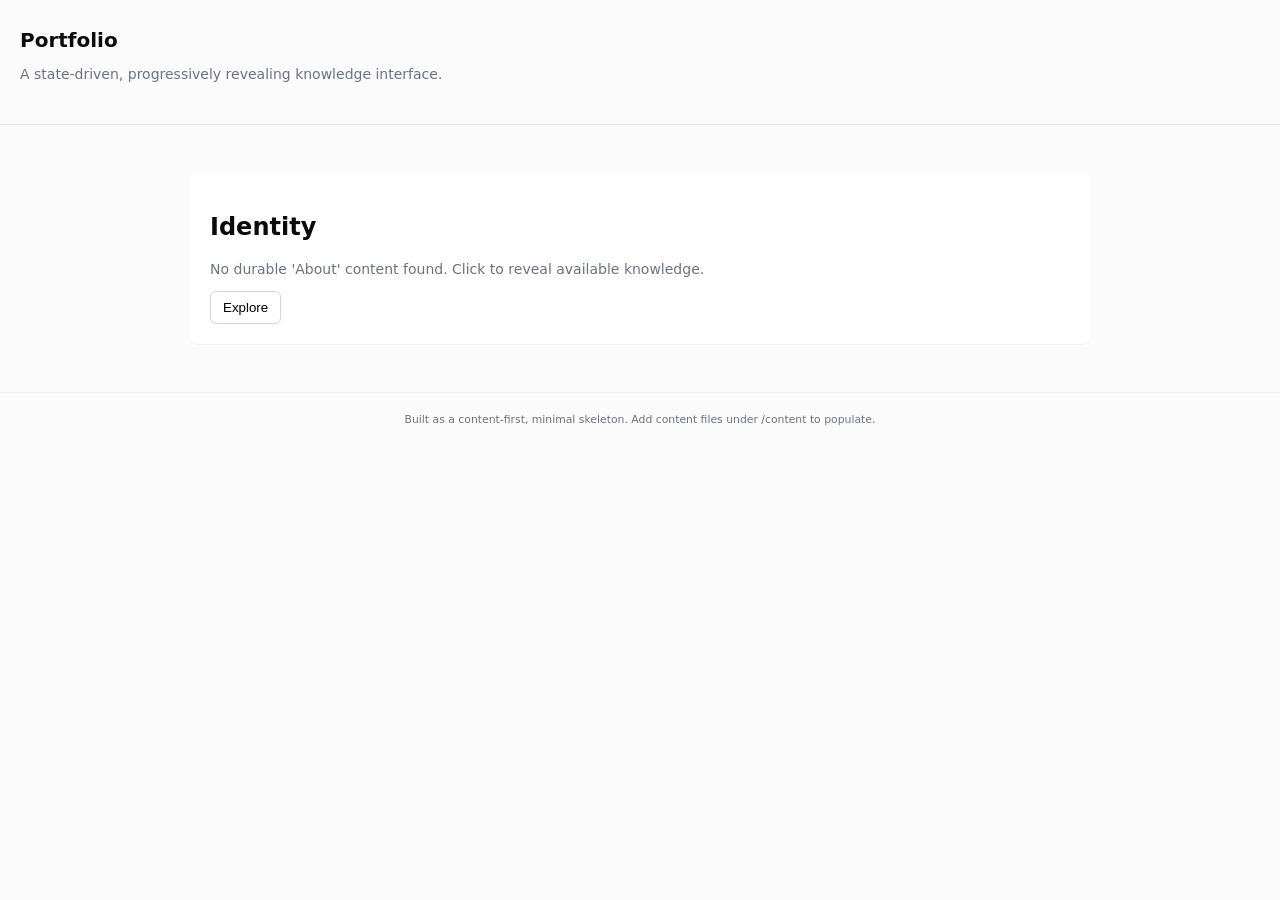
==== index.html @ d3fccda1 "Add minimal content-first portfolio skeleton and content placeholders\n\nCo-authored-by: Copilot <22" ====
<!doctype html>
<html lang="en">
<head>
  <meta charset="utf-8" />
  <meta name="viewport" content="width=device-width,initial-scale=1" />
  <title>Portfolio — State-driven Interface</title>
  <link rel="stylesheet" href="/styles.css">
</head>
<body>
  <header class="site-header">
    <h1 id="site-title">Portfolio</h1>
    <p class="muted">A state-driven, progressively revealing knowledge interface.</p>
  </header>

  <main id="app" class="app" role="main">
    <section id="stage" class="stage" tabindex="0" aria-live="polite">
      <div class="card" id="identity">
        <h2>Identity</h2>
        <p class="muted">No durable 'About' content found. Click to reveal available knowledge.</p>
        <div class="actions">
          <button id="btn-open">Explore</button>
        </div>
      </div>
    </section>
  </main>

  <footer class="site-footer">
    <small>Built as a content-first, minimal skeleton. Add content files under /content to populate.</small>
  </footer>

  <script src="/main.js" type="module"></script>
</body>
</html>
---- styles.css ----
:root{--bg:#fbfbfb;--surface:#ffffff;--text:#0b0b0b;--muted:#6b7280;--accent:#0f172a}
*{box-sizing:border-box}
html,body{height:100%}
body{margin:0;font-family:Inter,system-ui,Segoe UI,Roboto,Helvetica,Arial,sans-serif;background:var(--bg);color:var(--text);-webkit-font-smoothing:antialiased}
.site-header{padding:28px 20px;border-bottom:1px solid #e6e6e6}
.site-header h1{margin:0;font-size:20px}
.muted{color:var(--muted);font-size:14px}
.app{padding:24px}
.stage{max-width:900px;margin:24px auto}
.card{background:var(--surface);padding:20px;border-radius:8px;box-shadow:0 1px 0 rgba(11,11,11,0.03)}
.actions{margin-top:12px}
button{background:transparent;border:1px solid #d1d5db;padding:8px 12px;border-radius:6px;cursor:pointer}
button:focus{outline:3px solid rgba(59,130,246,0.25)}
.list{display:grid;grid-template-columns:repeat(auto-fit,minmax(220px,1fr));gap:12px;margin-top:12px}
.item{padding:12px;border-radius:6px;border:1px dashed #e5e7eb;background:#fff}
.content{margin-top:16px}
.site-footer{padding:18px;text-align:center;color:var(--muted);font-size:13px;border-top:1px solid #eee}
@media (prefers-reduced-motion:reduce){*{animation:none!important;transition:none!important}}
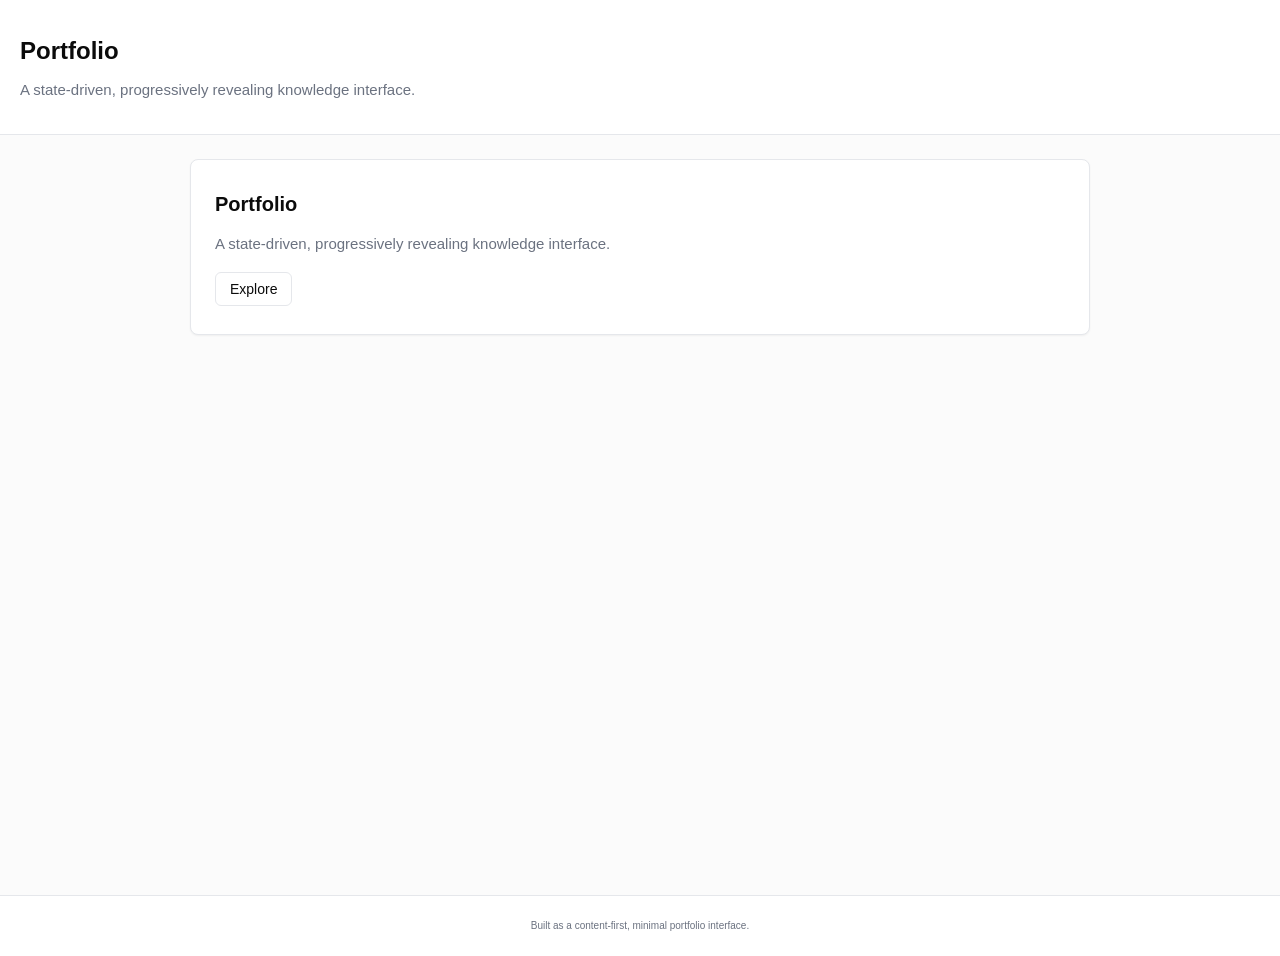
==== commit 25b7084a: "Phase 4 acceptance repairs" ====
--- a/index.html
+++ b/index.html
@@ -13,19 +13,11 @@
   </header>
 
   <main id="app" class="app" role="main">
-    <section id="stage" class="stage" tabindex="0" aria-live="polite">
-      <div class="card" id="identity">
-        <h2>Identity</h2>
-        <p class="muted">No durable 'About' content found. Click to reveal available knowledge.</p>
-        <div class="actions">
-          <button id="btn-open">Explore</button>
-        </div>
-      </div>
-    </section>
+    <section id="stage" class="stage" tabindex="0" aria-live="polite"></section>
   </main>
 
   <footer class="site-footer">
-    <small>Built as a content-first, minimal skeleton. Add content files under /content to populate.</small>
+    <small>Built as a content-first, minimal portfolio interface.</small>
   </footer>
 
   <script src="/main.js" type="module"></script>
--- a/styles.css
+++ b/styles.css
@@ -1,18 +1,336 @@
-:root{--bg:#fbfbfb;--surface:#ffffff;--text:#0b0b0b;--muted:#6b7280;--accent:#0f172a}
-*{box-sizing:border-box}
-html,body{height:100%}
-body{margin:0;font-family:Inter,system-ui,Segoe UI,Roboto,Helvetica,Arial,sans-serif;background:var(--bg);color:var(--text);-webkit-font-smoothing:antialiased}
-.site-header{padding:28px 20px;border-bottom:1px solid #e6e6e6}
-.site-header h1{margin:0;font-size:20px}
-.muted{color:var(--muted);font-size:14px}
-.app{padding:24px}
-.stage{max-width:900px;margin:24px auto}
-.card{background:var(--surface);padding:20px;border-radius:8px;box-shadow:0 1px 0 rgba(11,11,11,0.03)}
-.actions{margin-top:12px}
-button{background:transparent;border:1px solid #d1d5db;padding:8px 12px;border-radius:6px;cursor:pointer}
-button:focus{outline:3px solid rgba(59,130,246,0.25)}
-.list{display:grid;grid-template-columns:repeat(auto-fit,minmax(220px,1fr));gap:12px;margin-top:12px}
-.item{padding:12px;border-radius:6px;border:1px dashed #e5e7eb;background:#fff}
-.content{margin-top:16px}
-.site-footer{padding:18px;text-align:center;color:var(--muted);font-size:13px;border-top:1px solid #eee}
-@media (prefers-reduced-motion:reduce){*{animation:none!important;transition:none!important}}
+:root {
+  --bg: #fbfbfb;
+  --surface: #ffffff;
+  --text: #0b0b0b;
+  --muted: #6b7280;
+  --accent: #0f172a;
+  --border: #e5e7eb;
+}
+
+* {
+  box-sizing: border-box;
+}
+
+html,
+body {
+  height: 100%;
+  margin: 0;
+  padding: 0;
+}
+
+body {
+  font-family: -apple-system, BlinkMacSystemFont, 'Segoe UI', Roboto, 'Helvetica Neue', Arial, sans-serif;
+  background: var(--bg);
+  color: var(--text);
+  line-height: 1.6;
+  -webkit-font-smoothing: antialiased;
+}
+
+/* Header */
+.site-header {
+  padding: 32px 20px;
+  border-bottom: 1px solid var(--border);
+  background: var(--surface);
+}
+
+.site-header h1 {
+  margin: 0 0 8px 0;
+  font-size: 24px;
+  font-weight: 600;
+  color: var(--text);
+}
+
+.site-header p {
+  margin: 0;
+  font-size: 15px;
+  color: var(--muted);
+}
+
+/* Main app container */
+.app {
+  min-height: calc(100vh - 140px);
+  padding: 24px 20px;
+}
+
+.stage {
+  max-width: 900px;
+  margin: 0 auto;
+  outline: none;
+}
+
+/* Cards */
+.card {
+  background: var(--surface);
+  padding: 28px 24px;
+  border-radius: 8px;
+  box-shadow: 0 1px 2px rgba(0, 0, 0, 0.05);
+  border: 1px solid var(--border);
+}
+
+.card h2 {
+  margin: 0 0 12px 0;
+  font-size: 20px;
+  font-weight: 600;
+  color: var(--text);
+}
+
+.card h3 {
+  margin: 16px 0 8px 0;
+  font-size: 16px;
+  font-weight: 600;
+  color: var(--text);
+}
+
+.card h4,
+.card h5,
+.card h6 {
+  margin: 12px 0 6px 0;
+  font-weight: 600;
+  color: var(--text);
+}
+
+.card p {
+  margin: 12px 0;
+  font-size: 15px;
+  line-height: 1.6;
+}
+
+.card ul {
+  margin: 12px 0;
+  padding-left: 24px;
+}
+
+.card li {
+  margin: 6px 0;
+  font-size: 15px;
+}
+
+.card pre {
+  background: #f3f4f6;
+  padding: 12px 16px;
+  border-radius: 6px;
+  overflow-x: auto;
+  margin: 12px 0;
+  font-size: 13px;
+  font-family: 'Monaco', 'Menlo', 'Ubuntu Mono', monospace;
+  line-height: 1.4;
+}
+
+.card code {
+  font-family: 'Monaco', 'Menlo', 'Ubuntu Mono', monospace;
+  font-size: 13px;
+}
+
+/* Muted text */
+.muted {
+  color: var(--muted);
+  font-size: 14px;
+}
+
+/* Actions and buttons */
+.actions {
+  margin-top: 16px;
+}
+
+button {
+  background: transparent;
+  border: 1px solid var(--border);
+  padding: 8px 14px;
+  border-radius: 6px;
+  cursor: pointer;
+  font-size: 14px;
+  font-weight: 500;
+  color: var(--text);
+  transition: all 150ms ease;
+}
+
+button:hover {
+  border-color: var(--accent);
+  background: var(--accent);
+  color: white;
+}
+
+button:focus {
+  outline: none;
+  border-color: var(--accent);
+  box-shadow: 0 0 0 3px rgba(15, 23, 42, 0.1);
+}
+
+button:active {
+  transform: scale(0.98);
+}
+
+/* Back button */
+.back-button {
+  margin-top: 20px;
+}
+
+/* List items (for topics and projects) */
+.list {
+  display: grid;
+  grid-template-columns: repeat(auto-fit, minmax(240px, 1fr));
+  gap: 16px;
+  margin-top: 20px;
+}
+
+.item {
+  padding: 16px;
+  border-radius: 6px;
+  border: 1px dashed var(--border);
+  background: var(--surface);
+  cursor: pointer;
+  transition: all 150ms ease;
+  outline: none;
+}
+
+.item h3 {
+  margin: 0 0 8px 0;
+  font-size: 15px;
+  font-weight: 600;
+  color: var(--text);
+}
+
+.item p {
+  margin: 0;
+  font-size: 13px;
+  color: var(--muted);
+}
+
+.item:hover {
+  border-color: var(--accent);
+  background: rgba(15, 23, 42, 0.02);
+}
+
+.item:focus {
+  border-color: var(--accent);
+  box-shadow: 0 0 0 3px rgba(15, 23, 42, 0.1);
+}
+
+/* Content card */
+.content {
+  margin-top: 0;
+}
+
+.content h1 {
+  margin: 0 0 16px 0;
+  font-size: 28px;
+  font-weight: 700;
+  line-height: 1.3;
+}
+
+/* Footer */
+.site-footer {
+  padding: 20px;
+  text-align: center;
+  color: var(--muted);
+  font-size: 12px;
+  border-top: 1px solid var(--border);
+  background: var(--surface);
+}
+
+/* Accessibility: reduced motion */
+@media (prefers-reduced-motion: reduce) {
+  * {
+    animation: none !important;
+    transition: none !important;
+  }
+}
+
+/* Responsive: tablet and below */
+@media (max-width: 768px) {
+  .site-header {
+    padding: 24px 16px;
+  }
+
+  .site-header h1 {
+    font-size: 20px;
+  }
+
+  .app {
+    padding: 16px 16px;
+  }
+
+  .card {
+    padding: 20px 16px;
+  }
+
+  .list {
+    grid-template-columns: 1fr;
+    gap: 12px;
+  }
+
+  .item {
+    padding: 12px;
+  }
+
+  .card h1 {
+    font-size: 24px;
+  }
+
+  .card h2 {
+    font-size: 18px;
+  }
+
+  .card h3 {
+    font-size: 15px;
+  }
+}
+
+/* Responsive: mobile */
+@media (max-width: 480px) {
+  .site-header {
+    padding: 20px 12px;
+  }
+
+  .site-header h1 {
+    font-size: 18px;
+  }
+
+  .site-header p {
+    font-size: 13px;
+  }
+
+  .app {
+    padding: 12px 12px;
+  }
+
+  .card {
+    padding: 16px 12px;
+    border-radius: 6px;
+  }
+
+  .card p {
+    font-size: 14px;
+  }
+
+  button {
+    padding: 8px 12px;
+    font-size: 13px;
+  }
+
+  .list {
+    gap: 10px;
+  }
+
+  .item {
+    padding: 10px;
+  }
+
+  .item h3 {
+    font-size: 14px;
+  }
+
+  .item p {
+    font-size: 12px;
+  }
+
+  .card pre {
+    font-size: 12px;
+    padding: 10px 12px;
+  }
+
+  .site-footer {
+    padding: 16px 12px;
+    font-size: 11px;
+  }
+}
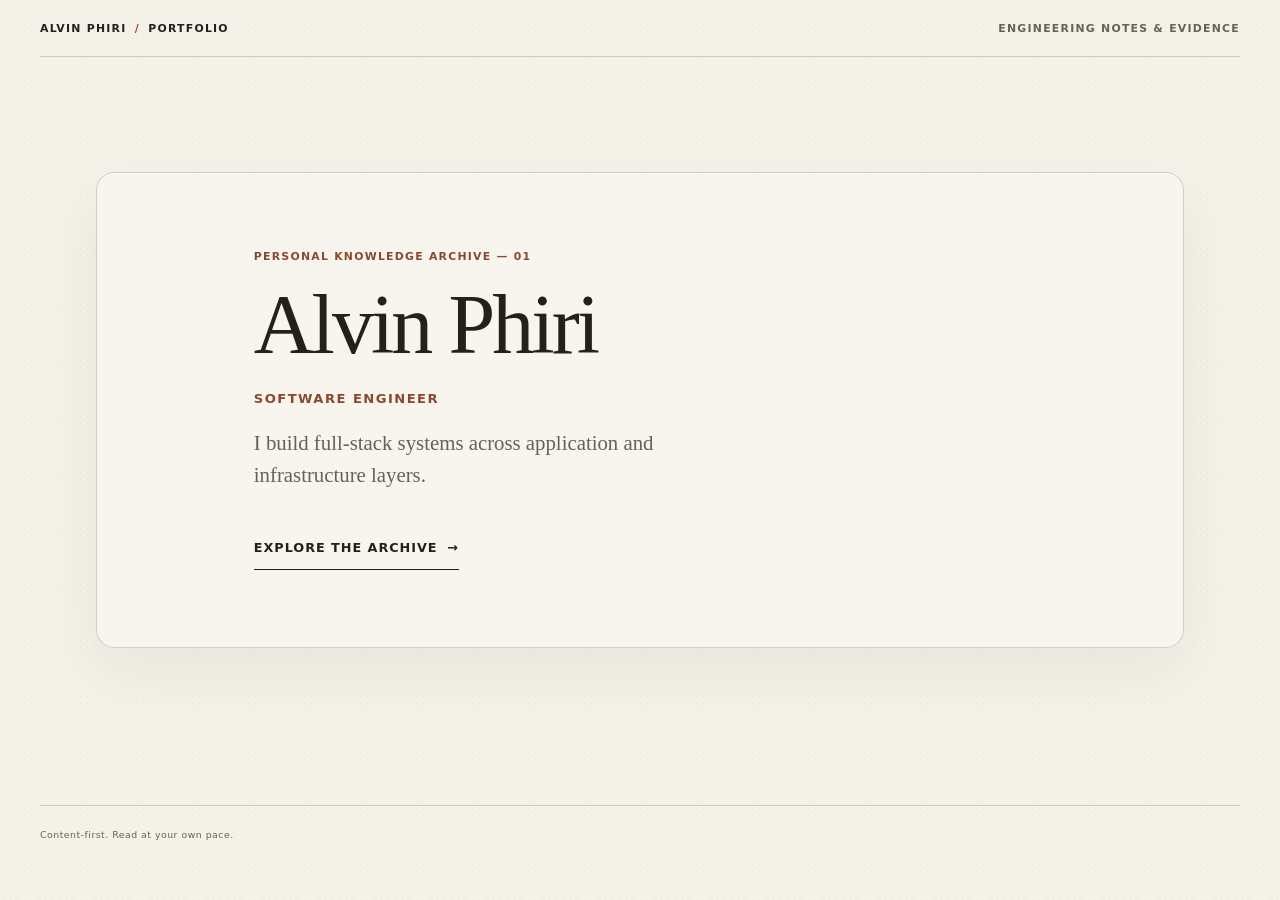
==== commit ef445ba1: "0605" ====
--- a/index.html
+++ b/index.html
@@ -3,23 +3,23 @@
 <head>
   <meta charset="utf-8" />
   <meta name="viewport" content="width=device-width,initial-scale=1" />
-  <title>Portfolio — State-driven Interface</title>
-  <link rel="stylesheet" href="/styles.css">
+  <title>Alvin Phiri — Knowledge Archive</title>
+  <link rel="stylesheet" href="./styles.css">
 </head>
 <body>
   <header class="site-header">
-    <h1 id="site-title">Portfolio</h1>
-    <p class="muted">A state-driven, progressively revealing knowledge interface.</p>
+    <p id="site-title" class="site-mark">Alvin Phiri <span aria-hidden="true">/</span> Portfolio</p>
+    <p class="site-context">Engineering notes &amp; evidence</p>
   </header>
 
-  <main id="app" class="app" role="main">
-    <section id="stage" class="stage" tabindex="0" aria-live="polite"></section>
+  <main id="app" class="app">
+    <section id="stage" class="stage" tabindex="-1" aria-live="polite" aria-atomic="true"></section>
   </main>
 
   <footer class="site-footer">
-    <small>Built as a content-first, minimal portfolio interface.</small>
+    <small>Content-first. Read at your own pace.</small>
   </footer>
 
-  <script src="/main.js" type="module"></script>
+  <script src="./main.js" type="module"></script>
 </body>
 </html>
--- a/styles.css
+++ b/styles.css
@@ -1,336 +1,251 @@
 :root {
-  --bg: #fbfbfb;
-  --surface: #ffffff;
-  --text: #0b0b0b;
-  --muted: #6b7280;
-  --accent: #0f172a;
-  --border: #e5e7eb;
-}
-
-* {
-  box-sizing: border-box;
-}
-
-html,
+  --paper: #f4f1e9;
+  --ink: #24211c;
+  --ink-soft: #676158;
+  --rule: #cfc8bb;
+  --accent: #8a4831;
+  --accent-wash: rgba(138, 72, 49, 0.09);
+  --serif: Iowan Old Style, Palatino Linotype, Book Antiqua, Palatino, Georgia, serif;
+  --sans: Inter, ui-sans-serif, system-ui, -apple-system, BlinkMacSystemFont, "Segoe UI", sans-serif;
+  --mono: ui-monospace, SFMono-Regular, Menlo, Consolas, "Liberation Mono", monospace;
+}
+
+* { box-sizing: border-box; }
+html { min-width: 320px; }
+
 body {
-  height: 100%;
+  min-height: 100vh;
   margin: 0;
-  padding: 0;
-}
-
-body {
-  font-family: -apple-system, BlinkMacSystemFont, 'Segoe UI', Roboto, 'Helvetica Neue', Arial, sans-serif;
-  background: var(--bg);
-  color: var(--text);
+  color: var(--ink);
+  background-color: var(--paper);
+  background-image: radial-gradient(rgba(36, 33, 28, 0.045) 0.55px, transparent 0.6px);
+  background-size: 7px 7px;
+  font-family: var(--sans);
   line-height: 1.6;
   -webkit-font-smoothing: antialiased;
-}
-
-/* Header */
+  text-rendering: optimizeLegibility;
+}
+
+button, a { -webkit-tap-highlight-color: transparent; }
+
 .site-header {
-  padding: 32px 20px;
-  border-bottom: 1px solid var(--border);
-  background: var(--surface);
-}
-
-.site-header h1 {
-  margin: 0 0 8px 0;
-  font-size: 24px;
-  font-weight: 600;
-  color: var(--text);
-}
-
-.site-header p {
+  display: flex;
+  align-items: baseline;
+  justify-content: space-between;
+  width: min(100% - 3rem, 75rem);
+  margin: 0 auto;
+  padding: 1.4rem 0 1.2rem;
+  border-bottom: 1px solid var(--rule);
+}
+
+.site-mark, .site-context, .kicker, .document-meta {
   margin: 0;
-  font-size: 15px;
-  color: var(--muted);
-}
-
-/* Main app container */
+  font-size: 0.68rem;
+  font-weight: 700;
+  letter-spacing: 0.115em;
+  line-height: 1.35;
+  text-transform: uppercase;
+}
+
+.site-mark { color: var(--ink); }
+.site-mark span { padding: 0 0.2rem; color: var(--accent); }
+.site-context, .document-meta { color: var(--ink-soft); font-weight: 600; }
+
 .app {
-  min-height: calc(100vh - 140px);
-  padding: 24px 20px;
+  width: min(100% - 3rem, 75rem);
+  min-height: calc(100vh - 9.5rem);
+  margin: 0 auto;
+  padding: clamp(3.5rem, 9vw, 8.5rem) 0 clamp(4rem, 9vw, 7rem);
 }
 
 .stage {
-  max-width: 900px;
-  margin: 0 auto;
+  max-width: 68rem;
+  margin: 0 auto;
+  padding: clamp(2.5rem, 6vw, 5.5rem) clamp(1.35rem, 6vw, 5.5rem);
+  border: 1px solid rgba(207, 200, 187, 0.86);
+  border-radius: 1.15rem;
+  background: rgba(255, 253, 248, 0.34);
+  box-shadow: 0 1.5rem 4rem rgba(54, 44, 32, 0.055), inset 0 1px 0 rgba(255, 255, 255, 0.62);
   outline: none;
 }
-
-/* Cards */
-.card {
-  background: var(--surface);
-  padding: 28px 24px;
-  border-radius: 8px;
-  box-shadow: 0 1px 2px rgba(0, 0, 0, 0.05);
-  border: 1px solid var(--border);
-}
-
-.card h2 {
-  margin: 0 0 12px 0;
-  font-size: 20px;
-  font-weight: 600;
-  color: var(--text);
-}
-
-.card h3 {
-  margin: 16px 0 8px 0;
-  font-size: 16px;
-  font-weight: 600;
-  color: var(--text);
-}
-
-.card h4,
-.card h5,
-.card h6 {
-  margin: 12px 0 6px 0;
-  font-weight: 600;
-  color: var(--text);
-}
-
-.card p {
-  margin: 12px 0;
-  font-size: 15px;
-  line-height: 1.6;
-}
-
-.card ul {
-  margin: 12px 0;
-  padding-left: 24px;
-}
-
-.card li {
-  margin: 6px 0;
-  font-size: 15px;
-}
-
-.card pre {
-  background: #f3f4f6;
-  padding: 12px 16px;
-  border-radius: 6px;
+.stage:focus-visible { outline: 2px solid var(--accent); outline-offset: 0.8rem; }
+
+.opening { max-width: 42rem; padding-left: clamp(0rem, 7vw, 5rem); }
+.kicker { color: var(--accent); }
+
+.opening h1, .view-heading h1, .document-title {
+  margin: 0;
+  font-family: var(--serif);
+  font-weight: 400;
+  letter-spacing: -0.035em;
+  line-height: 0.99;
+}
+
+.opening h1 { margin-top: 1.15rem; font-size: clamp(2.8rem, 7vw, 5.25rem); }
+
+.role {
+  margin: 1.35rem 0 0;
+  color: var(--accent);
+  font-size: 0.82rem;
+  font-weight: 750;
+  letter-spacing: 0.11em;
+  text-transform: uppercase;
+}
+
+.opening-summary {
+  max-width: 31rem;
+  margin: 1.1rem 0 0;
+  color: var(--ink-soft);
+  font-family: var(--serif);
+  font-size: clamp(1.1rem, 2vw, 1.3rem);
+  line-height: 1.55;
+}
+
+.actions { margin-top: 2.25rem; }
+button { font: inherit; }
+
+.action-link, .return-link {
+  display: inline-flex;
+  align-items: center;
+  gap: 0.6rem;
+  min-height: 2.7rem;
+  padding: 0.25rem 0;
+  border: 0;
+  border-bottom: 1px solid currentColor;
+  border-radius: 0;
+  color: var(--ink);
+  background: transparent;
+  cursor: pointer;
+  font-size: 0.8rem;
+  font-weight: 750;
+  letter-spacing: 0.075em;
+  text-transform: uppercase;
+  transition: color 160ms ease, border-color 160ms ease, transform 160ms ease;
+}
+
+.action-link:hover, .return-link:hover { color: var(--accent); transform: translateX(0.18rem); }
+.return-link { margin-top: 2.6rem; color: var(--ink-soft); font-size: 0.72rem; }
+.return-link:hover { transform: translateX(-0.18rem); }
+
+button:focus-visible, a:focus-visible { outline: 2px solid var(--accent); outline-offset: 0.25rem; }
+
+.archive-view { max-width: 61rem; margin-left: clamp(0rem, 7vw, 5rem); }
+.view-heading { max-width: 38rem; margin-bottom: 2.8rem; }
+.view-heading h1 { margin-top: 0.95rem; font-size: clamp(2.55rem, 6vw, 4.6rem); }
+.view-heading > p:last-child { margin: 1.1rem 0 0; color: var(--ink-soft); font-family: var(--serif); font-size: 1.13rem; }
+
+.archive-list { border-top: 1px solid var(--rule); }
+
+.archive-entry {
+  display: grid;
+  grid-template-columns: 3.5rem minmax(0, 1fr) auto;
+  width: 100%;
+  padding: 1.3rem 0 1.4rem;
+  border: 0;
+  border-bottom: 1px solid var(--rule);
+  border-radius: 0;
+  color: var(--ink);
+  background: transparent;
+  cursor: pointer;
+  text-align: left;
+  transition: background-color 160ms ease, color 160ms ease, padding 160ms ease;
+}
+
+.archive-entry:hover { padding-right: 0.55rem; padding-left: 0.55rem; color: var(--accent); background: var(--accent-wash); }
+.archive-entry:active { background: rgba(138, 72, 49, 0.14); }
+.archive-entry:focus-visible { position: relative; z-index: 1; outline: 2px solid var(--accent); outline-offset: -2px; }
+
+.entry-number { padding-top: 0.35rem; color: var(--ink-soft); font-family: var(--mono); font-size: 0.7rem; }
+.entry-copy { min-width: 0; }
+.entry-title, .entry-summary { display: block; }
+.entry-title { font-family: var(--serif); font-size: clamp(1.3rem, 2.8vw, 1.7rem); line-height: 1.12; }
+.entry-summary { max-width: 43rem; margin-top: 0.45rem; color: var(--ink-soft); font-size: 0.83rem; line-height: 1.55; }
+.entry-arrow { align-self: center; padding-left: 1.2rem; font-size: 1.25rem; transition: transform 160ms ease; }
+.archive-entry:hover .entry-arrow { transform: translateX(0.25rem); }
+.project-list .archive-entry:first-child { border-top: 2px solid var(--accent); }
+
+.document { max-width: 46rem; margin-left: clamp(0rem, 12vw, 9.5rem); }
+.document-meta { margin-bottom: 1rem; color: var(--accent); }
+.document-title { max-width: 42rem; font-size: clamp(2.55rem, 6.3vw, 4.8rem); }
+.content h2 {
+  margin: 3.8rem 0 0.8rem;
+  color: var(--ink);
+  font-family: var(--serif);
+  font-size: clamp(1.55rem, 3vw, 2rem);
+  font-weight: 400;
+  letter-spacing: -0.02em;
+  line-height: 1.18;
+}
+.content h3 { margin: 2rem 0 0.55rem; font-size: 0.91rem; letter-spacing: 0.025em; }
+.content h4, .content h5, .content h6 { margin: 1.7rem 0 0.45rem; font-size: 0.83rem; letter-spacing: 0.04em; }
+.content p, .content li { font-family: var(--serif); font-size: 1.08rem; line-height: 1.72; }
+.content p { margin: 1.05rem 0; }
+.content ul { margin: 1.25rem 0 1.35rem; padding-left: 1.35rem; }
+.content li { padding-left: 0.35rem; margin: 0.52rem 0; }
+.content li::marker { color: var(--accent); font-size: 0.75em; }
+.content a { color: var(--accent); text-decoration: underline; text-decoration-color: rgba(138, 72, 49, 0.45); text-decoration-thickness: 1px; text-underline-offset: 0.18em; }
+.content a:hover { text-decoration-color: currentColor; }
+.content a[target="_blank"]::after { content: " ↗"; font-family: var(--sans); font-size: 0.72em; text-decoration: none; }
+.content strong { color: var(--ink); font-family: var(--sans); font-size: 0.88em; letter-spacing: 0.015em; }
+.content pre {
+  margin: 1.65rem 0;
+  padding: 1rem 1.2rem;
   overflow-x: auto;
-  margin: 12px 0;
-  font-size: 13px;
-  font-family: 'Monaco', 'Menlo', 'Ubuntu Mono', monospace;
-  line-height: 1.4;
-}
-
-.card code {
-  font-family: 'Monaco', 'Menlo', 'Ubuntu Mono', monospace;
-  font-size: 13px;
-}
-
-/* Muted text */
-.muted {
-  color: var(--muted);
-  font-size: 14px;
-}
-
-/* Actions and buttons */
-.actions {
-  margin-top: 16px;
-}
-
-button {
-  background: transparent;
-  border: 1px solid var(--border);
-  padding: 8px 14px;
-  border-radius: 6px;
-  cursor: pointer;
-  font-size: 14px;
-  font-weight: 500;
-  color: var(--text);
-  transition: all 150ms ease;
-}
-
-button:hover {
-  border-color: var(--accent);
-  background: var(--accent);
-  color: white;
-}
-
-button:focus {
-  outline: none;
-  border-color: var(--accent);
-  box-shadow: 0 0 0 3px rgba(15, 23, 42, 0.1);
-}
-
-button:active {
-  transform: scale(0.98);
-}
-
-/* Back button */
-.back-button {
-  margin-top: 20px;
-}
-
-/* List items (for topics and projects) */
-.list {
-  display: grid;
-  grid-template-columns: repeat(auto-fit, minmax(240px, 1fr));
-  gap: 16px;
-  margin-top: 20px;
-}
-
-.item {
-  padding: 16px;
-  border-radius: 6px;
-  border: 1px dashed var(--border);
-  background: var(--surface);
-  cursor: pointer;
-  transition: all 150ms ease;
-  outline: none;
-}
-
-.item h3 {
-  margin: 0 0 8px 0;
-  font-size: 15px;
-  font-weight: 600;
-  color: var(--text);
-}
-
-.item p {
-  margin: 0;
-  font-size: 13px;
-  color: var(--muted);
-}
-
-.item:hover {
-  border-color: var(--accent);
-  background: rgba(15, 23, 42, 0.02);
-}
-
-.item:focus {
-  border-color: var(--accent);
-  box-shadow: 0 0 0 3px rgba(15, 23, 42, 0.1);
-}
-
-/* Content card */
-.content {
-  margin-top: 0;
-}
-
-.content h1 {
-  margin: 0 0 16px 0;
-  font-size: 28px;
-  font-weight: 700;
-  line-height: 1.3;
-}
-
-/* Footer */
+  border-top: 1px solid var(--rule);
+  border-bottom: 1px solid var(--rule);
+  background: rgba(255, 255, 255, 0.28);
+  font-family: var(--mono);
+  font-size: 0.76rem;
+  line-height: 1.65;
+}
+.content .document-image {
+  display: block;
+  width: min(100%, 42rem);
+  height: auto;
+  margin: 2rem auto;
+  border: 1px solid var(--rule);
+  border-radius: 0.55rem;
+}
+.content code { font-family: var(--mono); font-size: 0.86em; }
+.continue-heading { margin-top: 4.6rem !important; }
+.child-list { margin-top: 1.15rem; }
+.child-list .entry-title { font-size: clamp(1.15rem, 2.4vw, 1.45rem); }
+
+.loading-state { max-width: 27rem; margin-left: clamp(0rem, 7vw, 5rem); }
+.loading-state > p:last-child, .empty-state { margin-top: 0.75rem; color: var(--ink-soft); font-family: var(--serif); font-size: 1.12rem; }
+
 .site-footer {
-  padding: 20px;
-  text-align: center;
-  color: var(--muted);
-  font-size: 12px;
-  border-top: 1px solid var(--border);
-  background: var(--surface);
-}
-
-/* Accessibility: reduced motion */
+  width: min(100% - 3rem, 75rem);
+  margin: 0 auto;
+  padding: 1.25rem 0 1.6rem;
+  border-top: 1px solid var(--rule);
+  color: var(--ink-soft);
+  font-size: 0.7rem;
+  letter-spacing: 0.045em;
+}
+
 @media (prefers-reduced-motion: reduce) {
-  * {
-    animation: none !important;
-    transition: none !important;
-  }
-}
-
-/* Responsive: tablet and below */
-@media (max-width: 768px) {
-  .site-header {
-    padding: 24px 16px;
-  }
-
-  .site-header h1 {
-    font-size: 20px;
-  }
-
-  .app {
-    padding: 16px 16px;
-  }
-
-  .card {
-    padding: 20px 16px;
-  }
-
-  .list {
-    grid-template-columns: 1fr;
-    gap: 12px;
-  }
-
-  .item {
-    padding: 12px;
-  }
-
-  .card h1 {
-    font-size: 24px;
-  }
-
-  .card h2 {
-    font-size: 18px;
-  }
-
-  .card h3 {
-    font-size: 15px;
-  }
-}
-
-/* Responsive: mobile */
-@media (max-width: 480px) {
-  .site-header {
-    padding: 20px 12px;
-  }
-
-  .site-header h1 {
-    font-size: 18px;
-  }
-
-  .site-header p {
-    font-size: 13px;
-  }
-
-  .app {
-    padding: 12px 12px;
-  }
-
-  .card {
-    padding: 16px 12px;
-    border-radius: 6px;
-  }
-
-  .card p {
-    font-size: 14px;
-  }
-
-  button {
-    padding: 8px 12px;
-    font-size: 13px;
-  }
-
-  .list {
-    gap: 10px;
-  }
-
-  .item {
-    padding: 10px;
-  }
-
-  .item h3 {
-    font-size: 14px;
-  }
-
-  .item p {
-    font-size: 12px;
-  }
-
-  .card pre {
-    font-size: 12px;
-    padding: 10px 12px;
-  }
-
-  .site-footer {
-    padding: 16px 12px;
-    font-size: 11px;
-  }
-}
+  *, *::before, *::after { scroll-behavior: auto !important; transition: none !important; }
+}
+
+@media (max-width: 720px) {
+  .site-header, .app, .site-footer { width: min(100% - 2rem, 75rem); }
+  .site-header { padding-top: 1.05rem; }
+  .site-context { display: none; }
+  .app { min-height: calc(100vh - 7.5rem); padding-top: clamp(3rem, 15vw, 5rem); }
+  .stage { padding: clamp(2.2rem, 10vw, 3.75rem) clamp(1.1rem, 5vw, 2.4rem); border-radius: 0.9rem; }
+  .opening, .archive-view, .document, .loading-state { margin-left: 0; padding-left: 0; }
+  .archive-entry { grid-template-columns: 2.65rem minmax(0, 1fr) auto; }
+  .entry-summary { font-size: 0.8rem; }
+  .document { max-width: 40rem; }
+  .content p, .content li { font-size: 1.03rem; }
+}
+
+@media (max-width: 420px) {
+  .site-header, .app, .site-footer { width: min(100% - 1.5rem, 75rem); }
+  .archive-entry { grid-template-columns: 2.2rem minmax(0, 1fr) 1.3rem; padding-top: 1.1rem; padding-bottom: 1.15rem; }
+  .archive-entry:hover { padding-right: 0.2rem; padding-left: 0.2rem; }
+  .entry-arrow { padding-left: 0.45rem; }
+  .content h2 { margin-top: 3rem; }
+  .content pre { margin-right: -0.2rem; margin-left: -0.2rem; padding: 0.8rem; }
+}
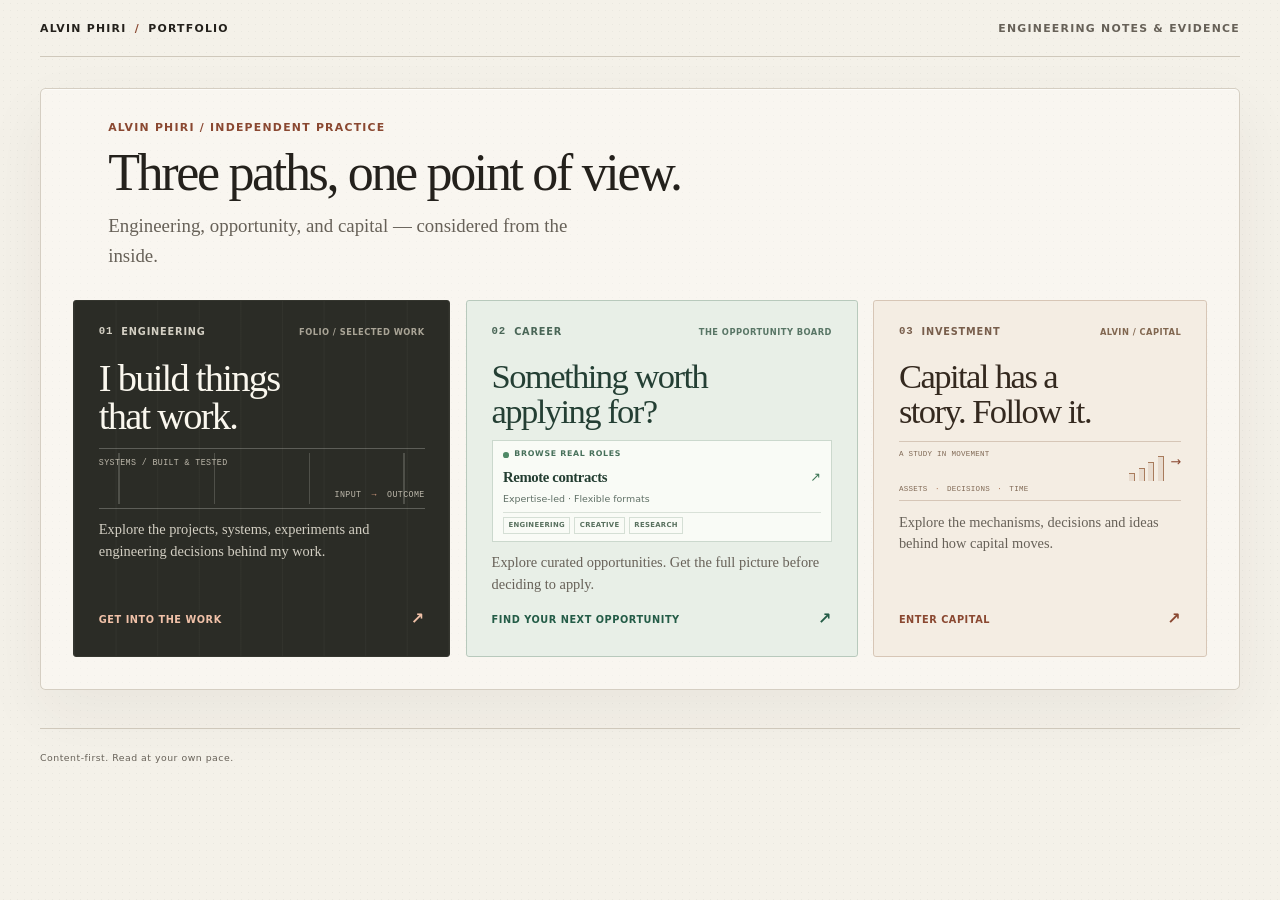
==== commit c19bf781: "2324" ====
--- a/index.html
+++ b/index.html
@@ -4,7 +4,7 @@
   <meta charset="utf-8" />
   <meta name="viewport" content="width=device-width,initial-scale=1" />
   <title>Alvin Phiri — Knowledge Archive</title>
-  <link rel="stylesheet" href="./styles.css">
+  <link rel="stylesheet" href="./styles.css?v=20261106-2314">
 </head>
 <body>
   <header class="site-header">
@@ -20,6 +20,6 @@
     <small>Content-first. Read at your own pace.</small>
   </footer>
 
-  <script src="./main.js" type="module"></script>
+  <script src="./main.js?v=20261106-2314" type="module"></script>
 </body>
 </html>
--- a/styles.css
+++ b/styles.css
@@ -70,6 +70,120 @@
 }
 .stage:focus-visible { outline: 2px solid var(--accent); outline-offset: 0.8rem; }
 
+.app.app-home { min-height: 0; padding: clamp(1rem, 2.4vw, 2rem) 0 clamp(1.5rem, 3vw, 2.5rem); }
+.stage.stage-home {
+  max-width: 78rem;
+  padding: clamp(1.25rem, 2.5vw, 2rem);
+  border-radius: 0.35rem;
+  background: rgba(255, 253, 248, 0.44);
+}
+.home-view { display: grid; gap: clamp(1.4rem, 2.2vw, 2rem); }
+.home-heading { max-width: 47rem; padding-left: clamp(0rem, 3vw, 2.2rem); }
+.home-heading h1 {
+  max-width: 44rem;
+  margin: 0.8rem 0 0;
+  font-family: var(--serif);
+  font-size: clamp(2.35rem, 4.25vw, 3.25rem);
+  font-weight: 400;
+  letter-spacing: -0.045em;
+  line-height: 0.96;
+}
+.home-heading > p:last-child { max-width: 32rem; margin: 0.8rem 0 0; color: var(--ink-soft); font-family: var(--serif); font-size: clamp(1.02rem, 1.7vw, 1.18rem); }
+.destination-grid { display: grid; grid-template-columns: 1.04fr 1.08fr 0.92fr; gap: clamp(0.65rem, 1.2vw, 1rem); }
+.destination-card {
+  position: relative;
+  display: flex;
+  overflow: hidden;
+  min-width: 0;
+  min-height: 20rem;
+  flex-direction: column;
+  align-items: flex-start;
+  padding: clamp(1.1rem, 2vw, 1.55rem);
+  border: 1px solid var(--rule);
+  border-radius: 0.18rem;
+  color: var(--ink);
+  background: rgba(255, 253, 248, 0.56);
+  cursor: pointer;
+  font: inherit;
+  text-align: left;
+  text-decoration: none;
+  transition: transform 220ms cubic-bezier(0.2, 0.7, 0.2, 1), border-color 220ms ease, background-color 220ms ease, box-shadow 220ms ease;
+}
+.destination-card:hover { transform: translateY(-0.28rem); box-shadow: 0 1rem 2rem rgba(54, 44, 32, 0.12); }
+.destination-card:active { transform: translateY(-0.06rem) scale(0.995); }
+.destination-card:focus-visible { z-index: 1; outline: 2px solid var(--accent); outline-offset: 4px; }
+.destination-label { display: flex; align-items: center; gap: 0.5rem; width: 100%; font-size: 0.61rem; font-weight: 750; letter-spacing: 0.085em; line-height: 1.3; text-transform: uppercase; }
+.destination-label > span:first-child { font-family: var(--mono); font-size: 0.67rem; }
+.destination-label-end { margin-left: auto; color: var(--ink-soft); font-size: 0.52rem; font-weight: 650; letter-spacing: 0.055em; text-align: right; }
+.destination-title { display: block; margin-top: 1.25rem; font-family: var(--serif); font-size: clamp(1.85rem, 2.7vw, 2.55rem); font-weight: 400; letter-spacing: -0.045em; line-height: 0.99; }
+.destination-description { display: block; max-width: 25rem; margin-top: 0.65rem; color: var(--ink-soft); font-family: var(--serif); font-size: 0.9rem; line-height: 1.5; }
+.destination-action { display: flex; align-items: center; justify-content: space-between; gap: 0.5rem; width: 100%; margin-top: auto; padding-top: 0.8rem; font-size: 0.61rem; font-weight: 750; letter-spacing: 0.055em; line-height: 1.4; text-transform: uppercase; }
+.destination-action > span { flex: 0 0 auto; font-size: 1rem; transition: transform 220ms ease; }
+.destination-card:hover .destination-action > span { transform: translate(0.18rem, -0.12rem); }
+
+.destination-folio {
+  border-color: #35362f;
+  color: var(--paper);
+  background-color: #2b2c26;
+  background-image: linear-gradient(to right, rgba(244, 241, 233, 0.035) 1px, transparent 1px);
+  background-size: 2.6rem 100%;
+}
+.destination-folio:hover { border-color: #55574b; background-color: #32332c; }
+.destination-folio .destination-label, .destination-folio .destination-description { color: #d3cfc3; }
+.destination-folio .destination-label-end { color: #aaa597; }
+.destination-folio .destination-title { color: #faf7ee; font-size: clamp(2rem, 3vw, 2.85rem); }
+.destination-folio .destination-action { color: #f0c1a8; }
+.folio-structure {
+  position: relative;
+  display: block;
+  width: 100%;
+  height: 3.8rem;
+  margin-top: 0.8rem;
+  border-top: 1px solid rgba(244, 241, 233, 0.25);
+  border-bottom: 1px solid rgba(244, 241, 233, 0.25);
+}
+.folio-structure-caption, .folio-structure-node { position: absolute; z-index: 1; color: #bcb7aa; font-family: var(--mono); font-size: 0.52rem; letter-spacing: 0.045em; }
+.folio-structure-caption { top: 0.45rem; left: 0; }
+.folio-structure-node { right: 0; bottom: 0.45rem; }
+.folio-structure-node b { padding: 0 0.3rem; color: #e8a889; font-weight: 400; }
+.folio-structure-lines { position: absolute; inset: 0.25rem 6%; display: flex; justify-content: space-between; border-right: 1px solid rgba(244, 241, 233, 0.18); border-left: 1px solid rgba(244, 241, 233, 0.18); }
+.folio-structure-lines i { width: 1px; background: rgba(244, 241, 233, 0.18); }
+
+.destination-opportunities { border-color: #b8c9bc; background: #e8efe7; }
+.destination-opportunities:hover { border-color: #729481; background: #edf3ec; }
+.destination-opportunities .destination-label { color: #4a6657; }
+.destination-opportunities .destination-label-end { color: #587565; }
+.destination-opportunities .destination-title { max-width: 18rem; color: #243f34; }
+.destination-opportunities .destination-action { color: #245c47; }
+.opportunity-preview { display: block; width: 100%; margin-top: 0.75rem; padding: 0.48rem 0.65rem 0.42rem; border: 1px solid #cbd8cd; background: rgba(255, 255, 251, 0.74); }
+.opportunity-preview-top { display: flex; align-items: center; gap: 0.35rem; color: #47705a; font-size: 0.49rem; font-weight: 750; letter-spacing: 0.09em; }
+.opportunity-live-mark { width: 0.36rem; height: 0.36rem; border-radius: 50%; background: #4f8966; }
+.opportunity-preview-role { display: flex; align-items: center; justify-content: space-between; gap: 0.4rem; margin-top: 0.3rem; color: #233d31; font-family: var(--serif); font-size: 0.92rem; font-weight: 600; letter-spacing: -0.025em; }
+.opportunity-preview-role b { color: #3e7656; font-family: var(--sans); font-size: 0.8rem; font-weight: 400; }
+.opportunity-preview-meta { display: block; margin-top: 0.1rem; color: #607066; font-size: 0.59rem; }
+.opportunity-preview-rule { display: block; height: 1px; margin: 0.35rem 0 0.3rem; background: #d9e1d8; }
+.opportunity-preview-tags { display: flex; flex-wrap: wrap; gap: 0.25rem; }
+.opportunity-preview-tags i { padding: 0.12rem 0.28rem; border: 1px solid #d5dfd5; color: #58705e; font-size: 0.43rem; font-style: normal; font-weight: 700; letter-spacing: 0.045em; }
+
+.destination-capital { border-color: #d7c6b6; background: #f4ede3; }
+.destination-capital:hover { border-color: #b18468; background: #f7f1e8; }
+.destination-capital .destination-label { color: #785e4c; }
+.destination-capital .destination-label-end { color: #816750; }
+.destination-capital .destination-title { color: #34291f; }
+.destination-capital .destination-action { color: #8a4831; }
+.capital-flow { position: relative; display: block; width: 100%; height: 3.8rem; margin-top: 0.8rem; border-top: 1px solid #d6c6b7; border-bottom: 1px solid #d6c6b7; }
+.capital-flow-label, .capital-flow-terms { position: absolute; left: 0; color: #806955; font-family: var(--mono); font-size: 0.47rem; letter-spacing: 0.035em; }
+.capital-flow-label { top: 0.42rem; }
+.capital-flow-terms { bottom: 0.35rem; }
+.capital-flow-terms b { padding: 0 0.16rem; color: #a46d4d; font-weight: 400; }
+.capital-flow-diagram { position: absolute; top: 0.48rem; right: 0; display: flex; align-items: flex-end; gap: 0.22rem; height: 2rem; padding-right: 1.1rem; }
+.capital-flow-diagram i { display: block; width: 0.37rem; border-top: 1px solid #a87b5c; border-right: 1px solid #a87b5c; background: rgba(168, 123, 92, 0.16); }
+.capital-flow-diagram i:nth-child(1) { height: 0.5rem; }
+.capital-flow-diagram i:nth-child(2) { height: 0.85rem; }
+.capital-flow-diagram i:nth-child(3) { height: 1.2rem; }
+.capital-flow-diagram i:nth-child(4) { height: 1.55rem; }
+.capital-flow-diagram b { position: absolute; top: 0.2rem; right: 0; color: #8a4831; font-family: var(--sans); font-size: 0.8rem; font-weight: 400; }
+
 .opening { max-width: 42rem; padding-left: clamp(0rem, 7vw, 5rem); }
 .kicker { color: var(--accent); }
 
@@ -100,6 +214,79 @@
   font-size: clamp(1.1rem, 2vw, 1.3rem);
   line-height: 1.55;
 }
+
+.capital-surface {
+  position: relative;
+  max-width: 54rem;
+  margin: clamp(3.5rem, 8vw, 6.5rem) 0 0 clamp(0rem, 7vw, 5rem);
+  padding: clamp(2.8rem, 6vw, 5rem) clamp(1.5rem, 7vw, 5rem) clamp(2.5rem, 5vw, 4rem) clamp(1.5rem, 5vw, 3.5rem);
+  overflow: hidden;
+  border: 1px solid rgba(138, 72, 49, 0.3);
+  border-top: 2px solid var(--accent);
+  border-radius: 0.65rem;
+  background-color: rgba(255, 253, 248, 0.16);
+  background-image: linear-gradient(112deg, rgba(138, 72, 49, 0.075), transparent 48%), radial-gradient(circle at 92% 12%, rgba(138, 72, 49, 0.1), transparent 35%);
+  box-shadow: 0 1.15rem 2.5rem rgba(54, 44, 32, 0.035), inset 0 1px 0 rgba(255, 255, 255, 0.38);
+}
+
+.capital-surface::after {
+  position: absolute;
+  top: 2.2rem;
+  right: clamp(1.5rem, 7vw, 5rem);
+  width: clamp(3.5rem, 12vw, 8rem);
+  height: clamp(3.5rem, 12vw, 8rem);
+  border-top: 1px solid rgba(138, 72, 49, 0.32);
+  border-right: 1px solid rgba(138, 72, 49, 0.32);
+  content: "";
+  pointer-events: none;
+}
+
+.capital-label {
+  margin: 0;
+  color: var(--ink-soft);
+  font-size: 0.68rem;
+  font-weight: 700;
+  letter-spacing: 0.115em;
+  line-height: 1.35;
+}
+
+.capital-surface h2 {
+  max-width: 19rem;
+  margin: 1rem 0 0;
+  font-family: var(--serif);
+  font-size: clamp(2.15rem, 5vw, 3.8rem);
+  font-weight: 400;
+  letter-spacing: -0.025em;
+  line-height: 1.15;
+}
+
+.capital-copy {
+  max-width: 36rem;
+  margin: 1.1rem 0 0;
+  color: var(--ink-soft);
+  font-family: var(--serif);
+  font-size: 1.06rem;
+  line-height: 1.68;
+}
+
+.capital-action {
+  display: inline-flex;
+  align-items: center;
+  min-height: 2.7rem;
+  width: fit-content;
+  margin-top: 2.2rem;
+  margin-left: auto;
+  padding: 0.25rem 0;
+  border-bottom: 1px solid var(--accent);
+  color: var(--ink);
+  font-size: 0.8rem;
+  font-weight: 750;
+  letter-spacing: 0.075em;
+  text-transform: uppercase;
+  text-decoration: none;
+  transition: color 160ms ease, border-color 160ms ease, transform 160ms ease;
+}
+.capital-action:hover { color: var(--accent); transform: translateX(0.22rem); }
 
 .actions { margin-top: 2.25rem; }
 button { font: inherit; }
@@ -160,9 +347,242 @@
 .entry-title, .entry-summary { display: block; }
 .entry-title { font-family: var(--serif); font-size: clamp(1.3rem, 2.8vw, 1.7rem); line-height: 1.12; }
 .entry-summary { max-width: 43rem; margin-top: 0.45rem; color: var(--ink-soft); font-size: 0.83rem; line-height: 1.55; }
+.entry-meta { display: block; margin-top: 0.5rem; color: var(--ink-soft); font-size: 0.7rem; line-height: 1.55; }
 .entry-arrow { align-self: center; padding-left: 1.2rem; font-size: 1.25rem; transition: transform 160ms ease; }
 .archive-entry:hover .entry-arrow { transform: translateX(0.25rem); }
 .project-list .archive-entry:first-child { border-top: 2px solid var(--accent); }
+
+.stage.stage-opportunities {
+  max-width: 78rem;
+  padding: clamp(1.4rem, 4vw, 3.25rem);
+  border-color: #d7dfdc;
+  border-radius: 1rem;
+  background: #f3f6f5;
+  box-shadow: none;
+}
+.opportunities-view, .opportunity-detail { max-width: 100%; color: #23332f; font-family: var(--sans); }
+.opportunities-heading { max-width: 46rem; margin-bottom: 2rem; }
+.opportunities-eyebrow { margin: 0; color: #39695e; font-size: 0.68rem; font-weight: 750; letter-spacing: 0.12em; text-transform: uppercase; }
+.opportunities-heading h1, .opportunity-detail-heading h1 { margin: 0.65rem 0 0; color: #23332f; font-size: clamp(2.3rem, 5.3vw, 4rem); font-weight: 650; letter-spacing: -0.045em; line-height: 1.05; }
+.opportunities-heading > p:last-child { max-width: 40rem; margin: 0.8rem 0 0; color: #53645f; font-size: 1rem; line-height: 1.6; }
+.opportunity-grid { display: grid; grid-template-columns: repeat(auto-fit, minmax(min(100%, 17rem), 1fr)); gap: 1.15rem; }
+.opportunity-card {
+  display: flex;
+  min-width: 0;
+  min-height: 16rem;
+  flex-direction: column;
+  align-items: stretch;
+  padding: 1.35rem;
+  border: 1px solid #d2dfd8;
+  border-top: 4px solid #6c9a82;
+  border-radius: 0.9rem;
+  color: #23332f;
+  background: linear-gradient(155deg, #fff 0%, #fbfdfb 100%);
+  box-shadow: 0 0.3rem 1rem rgba(34, 69, 58, 0.055);
+  cursor: pointer;
+  text-align: left;
+  transition: transform 150ms ease, border-color 150ms ease, box-shadow 150ms ease, background-color 150ms ease;
+}
+.opportunity-card:hover { transform: translateY(-0.2rem); border-color: #6d9a8d; box-shadow: 0 0.8rem 1.8rem rgba(34, 69, 58, 0.12); }
+.opportunity-card:focus-visible, .opportunities-back:focus-visible, .opportunity-apply:focus-visible, .opportunity-share:focus-visible { outline: 2px solid #316459; outline-offset: 3px; }
+.opportunity-card-organization { align-self: flex-start; padding: 0.25rem 0.5rem; border-radius: 999px; color: #426b58; background: #edf4ee; font-size: 0.7rem; font-weight: 700; }
+.opportunity-card-title { margin-top: 0.7rem; font-size: 1.25rem; font-weight: 680; letter-spacing: -0.02em; line-height: 1.28; }
+.opportunity-card-summary { display: -webkit-box; margin-top: 0.55rem; overflow: hidden; color: #586760; font-size: 0.84rem; line-height: 1.5; -webkit-box-orient: vertical; -webkit-line-clamp: 3; }
+.opportunity-card-metadata { display: grid; gap: 0.45rem; margin: 0.9rem 0 0; padding: 0.75rem 0; border-top: 1px solid #e3ebe5; }
+.opportunity-card-metadata > div { display: grid; grid-template-columns: minmax(5.5rem, 0.8fr) minmax(0, 1.2fr); gap: 0.45rem; font-size: 0.73rem; line-height: 1.4; }
+.opportunity-card-metadata dt { color: #687b74; }
+.opportunity-card-metadata dd { min-width: 0; margin: 0; color: #2e403a; font-weight: 600; overflow-wrap: anywhere; }
+.opportunity-card-action { display: flex; align-items: center; justify-content: space-between; margin-top: auto; padding-top: 0.9rem; color: #276354; font-size: 0.76rem; font-weight: 750; letter-spacing: 0.025em; }
+.opportunities-empty { padding: 1.4rem; border: 1px dashed #b6c7c0; border-radius: 0.8rem; color: #53645f; background: rgba(255,255,255,0.64); }
+.opportunities-back {
+  display: inline-flex;
+  align-items: center;
+  min-height: 2.5rem;
+  margin-top: 1.8rem;
+  padding: 0;
+  border: 0;
+  color: #46635a;
+  background: transparent;
+  cursor: pointer;
+  font: inherit;
+  font-size: 0.78rem;
+  font-weight: 650;
+}
+.opportunities-back:hover { color: #1d5143; text-decoration: underline; text-underline-offset: 0.2rem; }
+.opportunity-detail { max-width: 58rem; margin: 0 auto; padding-bottom: 7rem; }
+.opportunity-detail-heading { padding: clamp(1.25rem, 3vw, 2rem); border: 1px solid #d6e2db; border-top: 4px solid #6c9a82; border-radius: 1rem; background: linear-gradient(145deg, #fff 0%, #f7faf7 100%); box-shadow: 0 0.45rem 1.4rem rgba(34, 69, 58, 0.06); }
+.opportunity-detail-heading h1 { max-width: 50rem; font-size: clamp(2rem, 5vw, 3.4rem); overflow-wrap: anywhere; }
+.opportunity-detail-organization { margin: 0.55rem 0 0; color: #536d64; font-size: 1rem; font-weight: 600; }
+.opportunity-detail-metadata { display: grid; grid-template-columns: repeat(auto-fit, minmax(min(100%, 12rem), 1fr)); gap: 0.65rem; margin: 1rem 0; }
+.opportunity-detail-metadata > div { min-width: 0; padding: 0.85rem 0.95rem; border: 1px solid #d6e2db; border-radius: 0.75rem; background: #fff; box-shadow: 0 0.2rem 0.75rem rgba(34, 69, 58, 0.04); }
+.opportunity-detail-metadata dt { color: #687b74; font-size: 0.68rem; font-weight: 700; letter-spacing: 0.06em; text-transform: uppercase; }
+.opportunity-detail-metadata dd { margin: 0.22rem 0 0; color: #283b35; font-size: 0.88rem; font-weight: 600; overflow-wrap: anywhere; }
+.opportunity-detail-copy { display: grid; gap: 0.85rem; margin-top: 1rem; color: #354740; }
+.opportunity-content-card { min-width: 0; padding: clamp(1.1rem, 2.6vw, 1.6rem); border: 1px solid #d9e3dd; border-radius: 0.85rem; background: rgba(255, 255, 255, 0.88); box-shadow: 0 0.25rem 0.9rem rgba(34, 69, 58, 0.045); }
+.opportunity-detail-copy h2 { margin: 0 0 0.75rem; padding-bottom: 0.6rem; border-bottom: 1px solid #e4ebe6; color: #253a33; font-size: 1.15rem; font-weight: 700; letter-spacing: -0.015em; }
+.opportunity-detail-copy h3, .opportunity-detail-copy h4 { margin: 1.5rem 0 0.5rem; color: #314a40; font-size: 0.95rem; font-weight: 680; }
+.opportunity-detail-copy p, .opportunity-detail-copy li { color: #465850; font-family: var(--sans); font-size: 0.94rem; line-height: 1.7; }
+.opportunity-detail-copy p { margin: 0.75rem 0; }
+.opportunity-detail-copy ul { margin: 0.8rem 0 1.1rem; padding-left: 1.3rem; }
+.opportunity-detail-copy li { margin: 0.4rem 0; padding-left: 0.2rem; }
+.opportunity-detail-copy li::marker { color: #4a8172; }
+.opportunity-actions {
+  position: fixed;
+  z-index: 20;
+  bottom: max(1rem, env(safe-area-inset-bottom));
+  left: 50%;
+  display: flex;
+  flex-wrap: wrap;
+  align-items: center;
+  justify-content: center;
+  gap: 0.5rem;
+  width: max-content;
+  max-width: calc(100vw - 2rem);
+  margin: 0;
+  padding: 0.55rem;
+  transform: translateX(-50%);
+  border: 1px solid #c6d6cd;
+  border-radius: 0.9rem;
+  background: rgba(255, 255, 252, 0.97);
+  box-shadow: 0 0.65rem 2rem rgba(34, 69, 58, 0.19);
+  backdrop-filter: blur(12px);
+}
+.opportunity-share {
+  display: inline-flex;
+  align-items: center;
+  justify-content: center;
+  gap: 0.55rem;
+  min-height: 2.8rem;
+  padding: 0.6rem 0.85rem;
+  border: 1px solid #d1ded7;
+  border-radius: 0.5rem;
+  color: #426354;
+  background: #f7faf7;
+  cursor: pointer;
+  font: inherit;
+  font-size: 0.78rem;
+  font-weight: 700;
+  transition: background-color 150ms ease, border-color 150ms ease;
+}
+.opportunity-share:hover { border-color: #527d6d; background: #fff; }
+.opportunity-share svg { width: 1rem; height: 1rem; stroke: currentColor; stroke-width: 1.6; }
+.opportunity-share-feedback { flex-basis: 100%; min-height: 1.15rem; color: #46635a; font-size: 0.76rem; }
+.opportunity-actions .opportunity-share-feedback:empty { display: none; }
+.opportunity-actions .opportunities-back { min-height: 2.8rem; margin-top: 0; padding: 0.6rem 0.7rem; font-size: 0.76rem; }
+.mock-interview-trigger {
+  display: inline-flex;
+  align-items: center;
+  min-height: 2.8rem;
+  margin-top: 0;
+  padding: 0.6rem 0.9rem;
+  border: 1px solid #98b3a5;
+  border-radius: 0.5rem;
+  color: #285447;
+  background: #edf4ef;
+  cursor: pointer;
+  font: inherit;
+  font-size: 0.8rem;
+  font-weight: 700;
+}
+.mock-interview-trigger:hover { border-color: #527d6d; background: #e4efe7; }
+.mock-interview-trigger:focus-visible, .mock-interview-copy:focus-visible, .mock-interview-open:focus-visible { outline: 2px solid #316459; outline-offset: 3px; }
+.mock-interview-panel {
+  margin-top: 1rem;
+  padding: clamp(1rem, 3vw, 1.5rem);
+  border: 1px solid #cbd9d3;
+  border-radius: 0.75rem;
+  background: rgba(255,255,255,0.8);
+}
+.mock-interview-panel[hidden] { display: none; }
+.mock-interview-panel h2 { margin: 0; color: #253a33; font-size: 1.15rem; }
+.mock-interview-note, .mock-interview-status, .mock-interview-candidate-warning { color: #53645f; font-size: 0.82rem; line-height: 1.55; }
+.mock-interview-note { margin: 0.45rem 0 1rem; }
+.mock-interview-status { min-height: 1.25rem; margin: 0.8rem 0; }
+.mock-interview-candidate-warning { padding: 0.65rem 0.75rem; border-left: 3px solid #b9853f; background: #fbf5e9; }
+.mock-interview-providers { display: flex; flex-wrap: wrap; gap: 0.55rem; margin: 0; padding: 0; border: 0; }
+.mock-interview-providers legend { width: 100%; margin-bottom: 0.55rem; color: #53645f; font-size: 0.75rem; font-weight: 700; }
+.mock-interview-provider {
+  display: inline-flex;
+  align-items: center;
+  gap: 0.6rem;
+  min-height: 2.8rem;
+  padding: 0.45rem 0.7rem;
+  border: 1px solid #d5dfdb;
+  border-radius: 0.45rem;
+  color: #2e403a;
+  background: #fff;
+  cursor: pointer;
+  font-size: 0.82rem;
+  transition: border-color 150ms ease, background-color 150ms ease, box-shadow 150ms ease;
+}
+.mock-interview-provider:has(input:checked) { border-color: #477d69; background: #edf4ef; box-shadow: inset 0 0 0 1px rgba(71, 125, 105, 0.18); }
+.mock-interview-provider input { accent-color: #245e4f; }
+.mock-interview-provider-content { display: flex; flex-direction: column; gap: 0.05rem; line-height: 1.2; }
+.mock-interview-provider-name { font-weight: 650; }
+.mock-interview-provider-meta { color: #57716a; font-size: 0.68rem; font-weight: 600; }
+.mock-interview-prompt-label { display: block; margin-bottom: 0.4rem; color: #53645f; font-size: 0.75rem; font-weight: 700; }
+.mock-interview-prompt {
+  display: block;
+  width: 100%;
+  min-height: 12rem;
+  padding: 0.75rem;
+  border: 1px solid #d5dfdb;
+  border-radius: 0.45rem;
+  color: #354740;
+  background: #fff;
+  font: 0.78rem/1.5 var(--sans);
+  overflow-wrap: anywhere;
+  resize: vertical;
+}
+.mock-interview-actions { display: flex; flex-wrap: wrap; gap: 0.6rem; margin-top: 0.75rem; }
+.mock-interview-copy, .mock-interview-open {
+  display: inline-flex;
+  align-items: center;
+  justify-content: center;
+  min-height: 2.65rem;
+  padding: 0.6rem 0.8rem;
+  border: 1px solid #91aaa0;
+  border-radius: 0.45rem;
+  color: #285447;
+  background: #fff;
+  cursor: pointer;
+  font: inherit;
+  font-size: 0.8rem;
+  font-weight: 650;
+  text-decoration: none;
+}
+.mock-interview-open { border-color: #245e4f; color: #fff; background: #245e4f; }
+.mock-interview-open:hover { border-color: #19493d; color: #fff; background: #19493d; }
+.mock-interview-open.is-disabled,
+.mock-interview-open.is-disabled:hover {
+  border-color: #aebcb6;
+  color: #687770;
+  background: #edf3f0;
+  cursor: not-allowed;
+}
+.mock-interview-copy:hover:not(:disabled) { border-color: #527d6d; background: #f4f8f5; }
+.mock-interview-copy:disabled { cursor: not-allowed; opacity: 0.55; }
+.mock-interview-actions [hidden] { display: none; }
+.opportunity-apply {
+  display: inline-flex;
+  align-items: center;
+  justify-content: center;
+  min-height: 3.1rem;
+  margin-top: 1.35rem;
+  padding: 0.8rem 1.2rem;
+  border: 1px solid #245e4f;
+  border-radius: 0.6rem;
+  color: #fff;
+  background: linear-gradient(135deg, #286a56, #1d5747);
+  box-shadow: 0 0.3rem 0.8rem rgba(29, 87, 71, 0.2);
+  font-size: 0.84rem;
+  font-weight: 750;
+  letter-spacing: 0.005em;
+  text-decoration: none;
+  transition: background-color 150ms ease, border-color 150ms ease, transform 150ms ease, box-shadow 150ms ease;
+}
+.opportunity-apply:hover { transform: translateY(-1px); border-color: #19493d; color: #fff; background: linear-gradient(135deg, #23614f, #174a3d); box-shadow: 0 0.45rem 1rem rgba(29, 87, 71, 0.24); }
+.opportunity-actions .opportunity-apply { min-height: 3rem; margin-top: 0; }
 
 .document { max-width: 46rem; margin-left: clamp(0rem, 12vw, 9.5rem); }
 .document-meta { margin-bottom: 1rem; color: var(--accent); }
@@ -186,6 +606,22 @@
 .content a { color: var(--accent); text-decoration: underline; text-decoration-color: rgba(138, 72, 49, 0.45); text-decoration-thickness: 1px; text-underline-offset: 0.18em; }
 .content a:hover { text-decoration-color: currentColor; }
 .content a[target="_blank"]::after { content: " ↗"; font-family: var(--sans); font-size: 0.72em; text-decoration: none; }
+.content .opportunity-apply {
+  display: inline-flex;
+  align-items: center;
+  margin-top: 1.4rem;
+  padding: 0.75rem 1rem;
+  border: 1px solid var(--accent);
+  border-radius: 0.2rem;
+  color: var(--paper);
+  background: var(--accent);
+  font-family: var(--sans);
+  font-size: 0.82rem;
+  font-weight: 650;
+  text-decoration: none;
+}
+.content .opportunity-apply:hover { color: var(--paper); background: var(--ink); border-color: var(--ink); }
+.opportunity-apply-unavailable { color: var(--ink-soft); font-family: var(--sans) !important; font-size: 0.82rem !important; }
 .content strong { color: var(--ink); font-family: var(--sans); font-size: 0.88em; letter-spacing: 0.015em; }
 .content pre {
   margin: 1.65rem 0;
@@ -226,23 +662,56 @@
 
 @media (prefers-reduced-motion: reduce) {
   *, *::before, *::after { scroll-behavior: auto !important; transition: none !important; }
+  .destination-card:hover, .destination-card:active { transform: none; }
+}
+
+@media (max-width: 900px) {
+  .destination-grid { grid-template-columns: repeat(2, minmax(0, 1fr)); }
+  .destination-folio { grid-column: span 2; }
+  .destination-card { min-height: 22rem; }
 }
 
 @media (max-width: 720px) {
   .site-header, .app, .site-footer { width: min(100% - 2rem, 75rem); }
   .site-header { padding-top: 1.05rem; }
   .site-context { display: none; }
-  .app { min-height: calc(100vh - 7.5rem); padding-top: clamp(3rem, 15vw, 5rem); }
+  .app { min-height: calc(100vh - 7.5rem); padding-top: clamp(2rem, 8vw, 3rem); }
   .stage { padding: clamp(2.2rem, 10vw, 3.75rem) clamp(1.1rem, 5vw, 2.4rem); border-radius: 0.9rem; }
-  .opening, .archive-view, .document, .loading-state { margin-left: 0; padding-left: 0; }
+  .opening, .archive-view, .document, .loading-state, .home-heading { margin-left: 0; padding-left: 0; }
+  .stage.stage-home { padding: 1.2rem; border-radius: 0.2rem; }
+  .home-view { gap: 1.65rem; }
+  .home-heading h1 { font-size: clamp(2.35rem, 9vw, 3.7rem); }
+  .capital-surface { margin-left: 0; }
+  .capital-surface::after { top: 1.5rem; right: 1.5rem; }
   .archive-entry { grid-template-columns: 2.65rem minmax(0, 1fr) auto; }
   .entry-summary { font-size: 0.8rem; }
   .document { max-width: 40rem; }
   .content p, .content li { font-size: 1.03rem; }
+  .stage.stage-opportunities { padding: 1.2rem; border-radius: 0.85rem; }
+  .opportunity-detail { padding-bottom: 9rem; }
+  .opportunity-actions {
+    display: grid;
+    grid-template-columns: repeat(2, minmax(0, 1fr));
+    width: calc(100vw - 2rem);
+    gap: 0.45rem;
+  }
+  .opportunity-actions > :not(.opportunity-share-feedback) { width: 100%; justify-content: center; margin: 0; text-align: center; }
+  .opportunity-actions .opportunity-apply { grid-column: 1 / -1; }
+  .opportunity-actions .opportunity-share-feedback { grid-column: 1 / -1; }
+}
+
+@media (max-width: 560px) {
+  .destination-grid { grid-template-columns: 1fr; }
+  .destination-folio { grid-column: auto; }
+  .destination-card { min-height: 21rem; padding: 1.25rem; }
+  .destination-title, .destination-folio .destination-title { font-size: clamp(2rem, 9vw, 2.65rem); }
+  .destination-description { font-size: 0.95rem; }
 }
 
 @media (max-width: 420px) {
   .site-header, .app, .site-footer { width: min(100% - 1.5rem, 75rem); }
+  .destination-grid { gap: 0.75rem; }
+  .destination-card { min-height: 20rem; }
   .archive-entry { grid-template-columns: 2.2rem minmax(0, 1fr) 1.3rem; padding-top: 1.1rem; padding-bottom: 1.15rem; }
   .archive-entry:hover { padding-right: 0.2rem; padding-left: 0.2rem; }
   .entry-arrow { padding-left: 0.45rem; }
